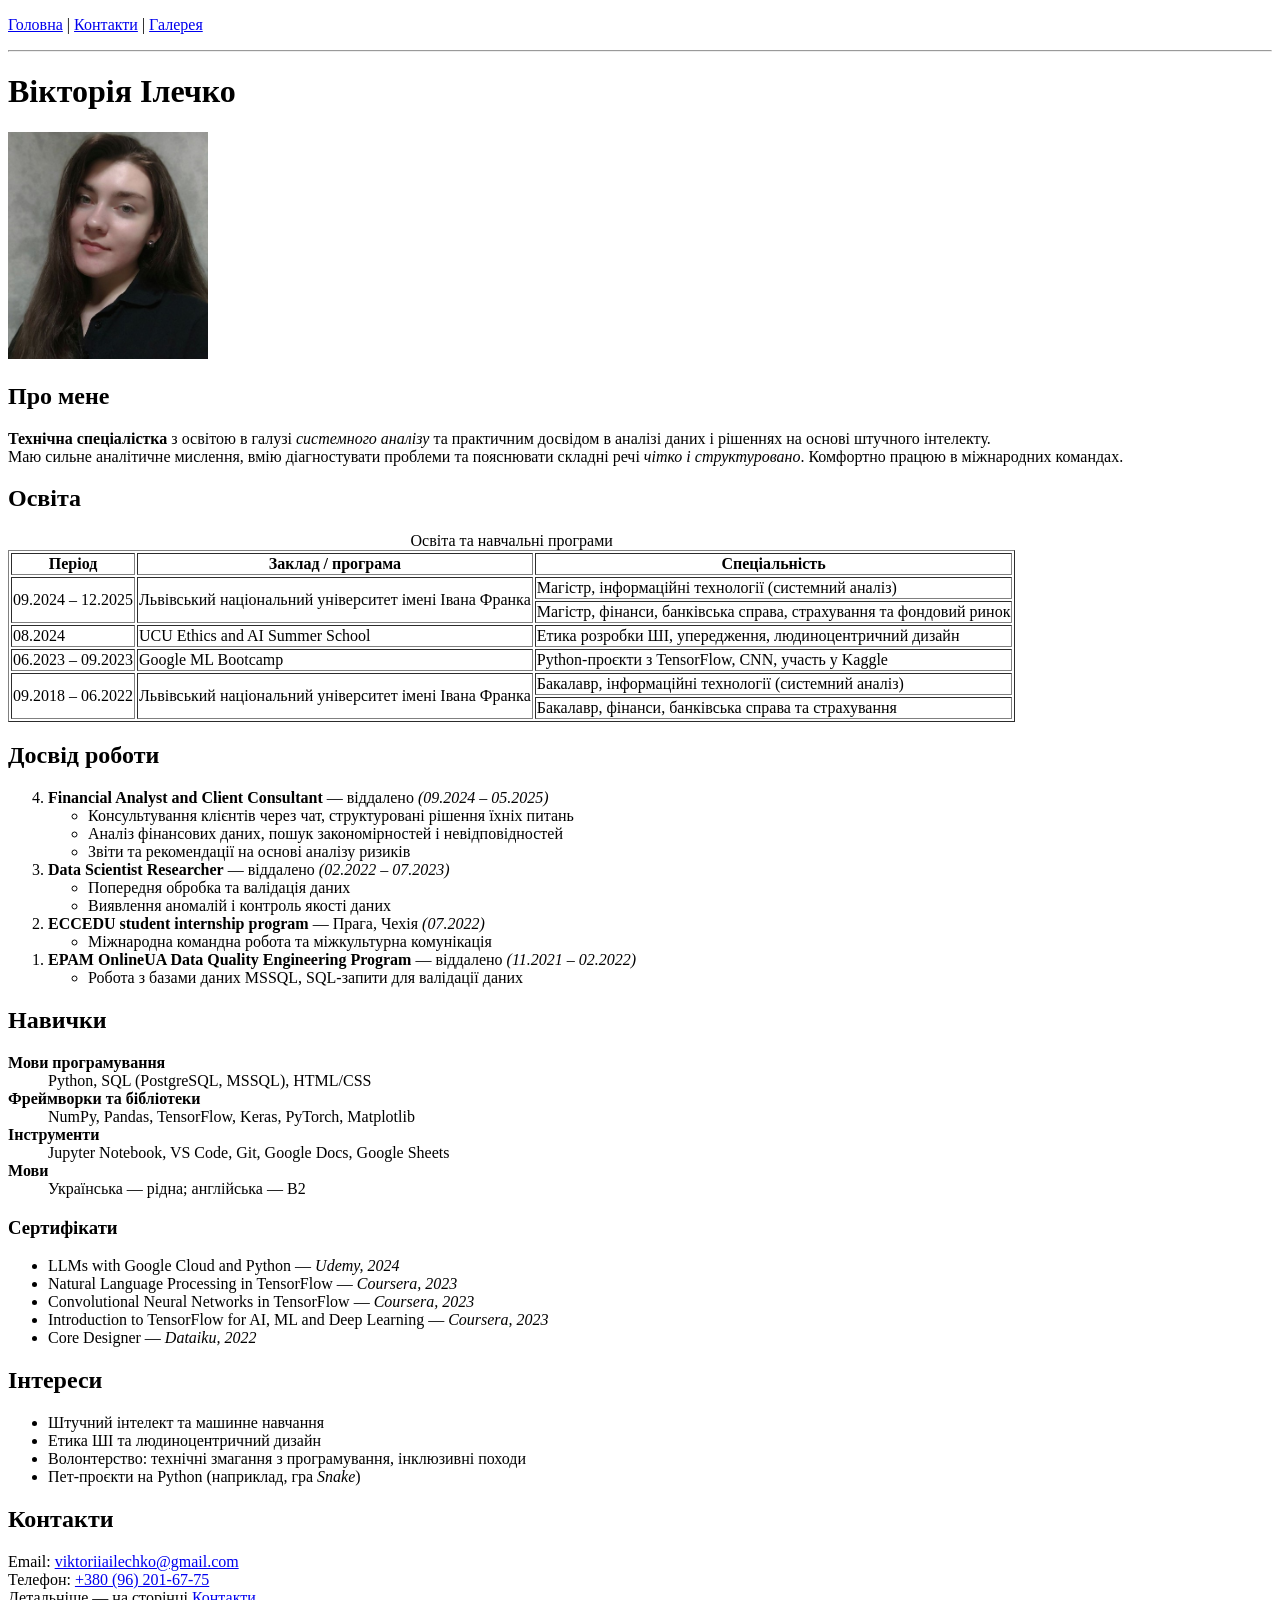
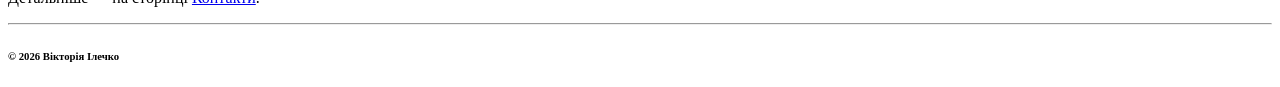
==== site/index.html @ b502ceb0 "Add HTML website project" ====
<!DOCTYPE html>
<html lang="uk">
<head>
    <meta charset="UTF-8">
    <meta name="viewport" content="width=device-width, initial-scale=1.0">
    <title>Вікторія Ілечко — Резюме</title>
</head>
<body>

    <!-- Навігація -->
    <p>
        <a href="index.html">Головна</a> |
        <a href="pages/contact.html">Контакти</a> |
        <a href="pages/gallery.html">Галерея</a>
    </p>
    <hr>

    <h1>Вікторія Ілечко</h1>
    <img src="photo/profile.jpg" alt="Фото Вікторії Ілечко" width="200">

    <h2>Про мене</h2>
    <p>
        <strong>Технічна спеціалістка</strong> з освітою в галузі <em>системного аналізу</em>
        та практичним досвідом в аналізі даних і рішеннях на основі штучного інтелекту.
        <br>
        Маю сильне аналітичне мислення, вмію діагностувати проблеми та пояснювати складні речі
        <em>чітко і структуровано</em>. Комфортно працюю в міжнародних командах.
    </p>

    <h2>Освіта</h2>
    <table border="1">
        <caption>Освіта та навчальні програми</caption>
        <thead>
            <tr>
                <th>Період</th>
                <th>Заклад / програма</th>
                <th>Спеціальність</th>
            </tr>
        </thead>
        <tbody>
            <tr>
                <td rowspan="2">09.2024 – 12.2025</td>
                <td rowspan="2">Львівський національний університет імені Івана Франка</td>
                <td>Магістр, інформаційні технології (системний аналіз)</td>
            </tr>
            <tr>
                <td>Магістр, фінанси, банківська справа, страхування та фондовий ринок</td>
            </tr>
            <tr>
                <td>08.2024</td>
                <td>UCU Ethics and AI Summer School</td>
                <td>Етика розробки ШІ, упередження, людиноцентричний дизайн</td>
            </tr>
            <tr>
                <td>06.2023 – 09.2023</td>
                <td>Google ML Bootcamp</td>
                <td>Python-проєкти з TensorFlow, CNN, участь у Kaggle</td>
            </tr>
            <tr>
                <td rowspan="2">09.2018 – 06.2022</td>
                <td rowspan="2">Львівський національний університет імені Івана Франка</td>
                <td>Бакалавр, інформаційні технології (системний аналіз)</td>
            </tr>
            <tr>
                <td>Бакалавр, фінанси, банківська справа та страхування</td>
            </tr>
        </tbody>
    </table>

    <h2>Досвід роботи</h2>
    <ol reversed>
        <li>
            <strong>Financial Analyst and Client Consultant</strong> — віддалено
            <em>(09.2024 – 05.2025)</em>
            <ul>
                <li>Консультування клієнтів через чат, структуровані рішення їхніх питань</li>
                <li>Аналіз фінансових даних, пошук закономірностей і невідповідностей</li>
                <li>Звіти та рекомендації на основі аналізу ризиків</li>
            </ul>
        </li>
        <li>
            <strong>Data Scientist Researcher</strong> — віддалено
            <em>(02.2022 – 07.2023)</em>
            <ul>
                <li>Попередня обробка та валідація даних</li>
                <li>Виявлення аномалій і контроль якості даних</li>
            </ul>
        </li>
        <li>
            <strong>ECCEDU student internship program</strong> — Прага, Чехія
            <em>(07.2022)</em>
            <ul>
                <li>Міжнародна командна робота та міжкультурна комунікація</li>
            </ul>
        </li>
        <li>
            <strong>EPAM OnlineUA Data Quality Engineering Program</strong> — віддалено
            <em>(11.2021 – 02.2022)</em>
            <ul>
                <li>Робота з базами даних MSSQL, SQL-запити для валідації даних</li>
            </ul>
        </li>
    </ol>

    <h2>Навички</h2>
    <dl>
        <dt><strong>Мови програмування</strong></dt>
        <dd>Python, SQL (PostgreSQL, MSSQL), HTML/CSS</dd>

        <dt><strong>Фреймворки та бібліотеки</strong></dt>
        <dd>NumPy, Pandas, TensorFlow, Keras, PyTorch, Matplotlib</dd>

        <dt><strong>Інструменти</strong></dt>
        <dd>Jupyter Notebook, VS Code, Git, Google Docs, Google Sheets</dd>

        <dt><strong>Мови</strong></dt>
        <dd>Українська — рідна; англійська — B2</dd>
    </dl>

    <h3>Сертифікати</h3>
    <ul>
        <li>LLMs with Google Cloud and Python — <em>Udemy, 2024</em></li>
        <li>Natural Language Processing in TensorFlow — <em>Coursera, 2023</em></li>
        <li>Convolutional Neural Networks in TensorFlow — <em>Coursera, 2023</em></li>
        <li>Introduction to TensorFlow for AI, ML and Deep Learning — <em>Coursera, 2023</em></li>
        <li>Core Designer — <em>Dataiku, 2022</em></li>
    </ul>

    <h2>Інтереси</h2>
    <ul>
        <li>Штучний інтелект та машинне навчання</li>
        <li>Етика ШІ та людиноцентричний дизайн</li>
        <li>Волонтерство: технічні змагання з програмування, інклюзивні походи</li>
        <li>Пет-проєкти на Python (наприклад, гра <em>Snake</em>)</li>
    </ul>

    <h2>Контакти</h2>
    <p>
        Email: <a href="mailto:viktoriiailechko@gmail.com">viktoriiailechko@gmail.com</a><br>
        Телефон: <a href="tel:+380962016775">+380 (96) 201-67-75</a><br>
        Детальніше — на сторінці <a href="pages/contact.html">Контакти</a>.
    </p>

    <hr>
    <h6>© 2026 Вікторія Ілечко</h6>

</body>
</html>
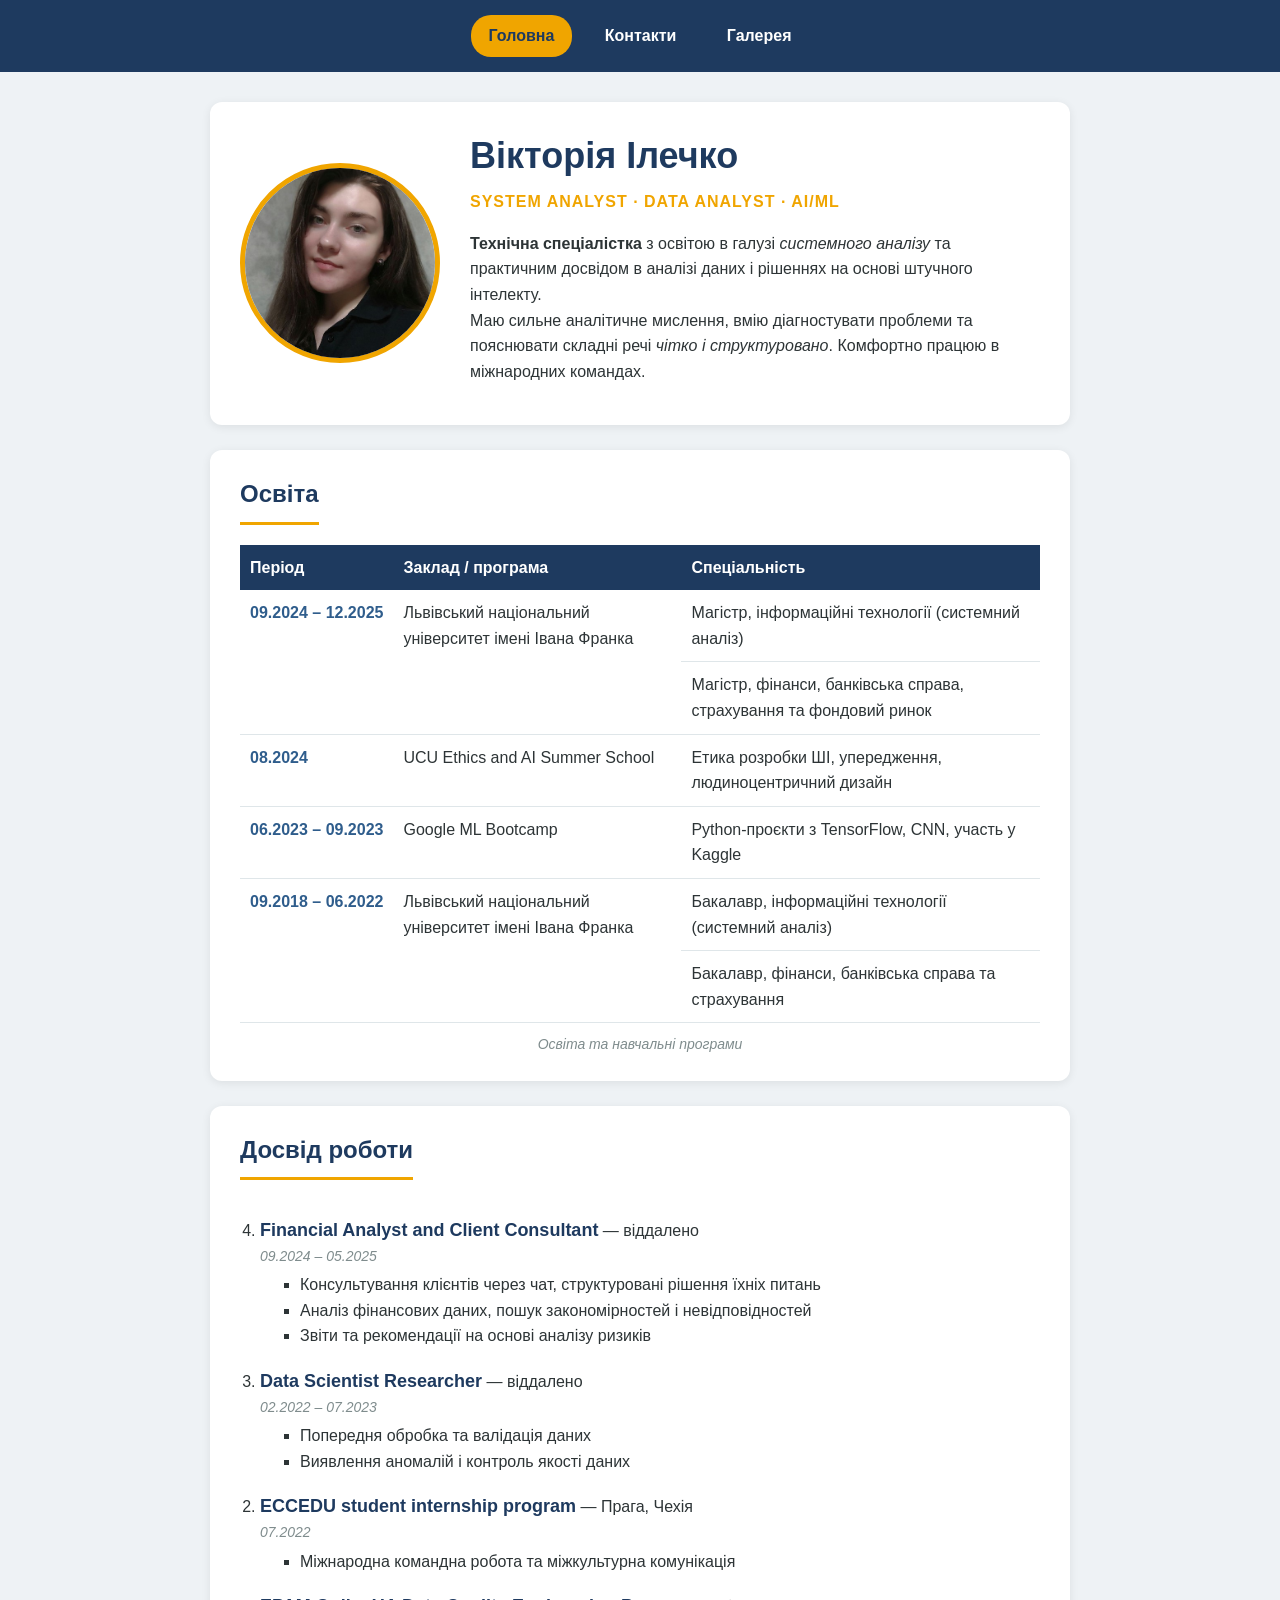
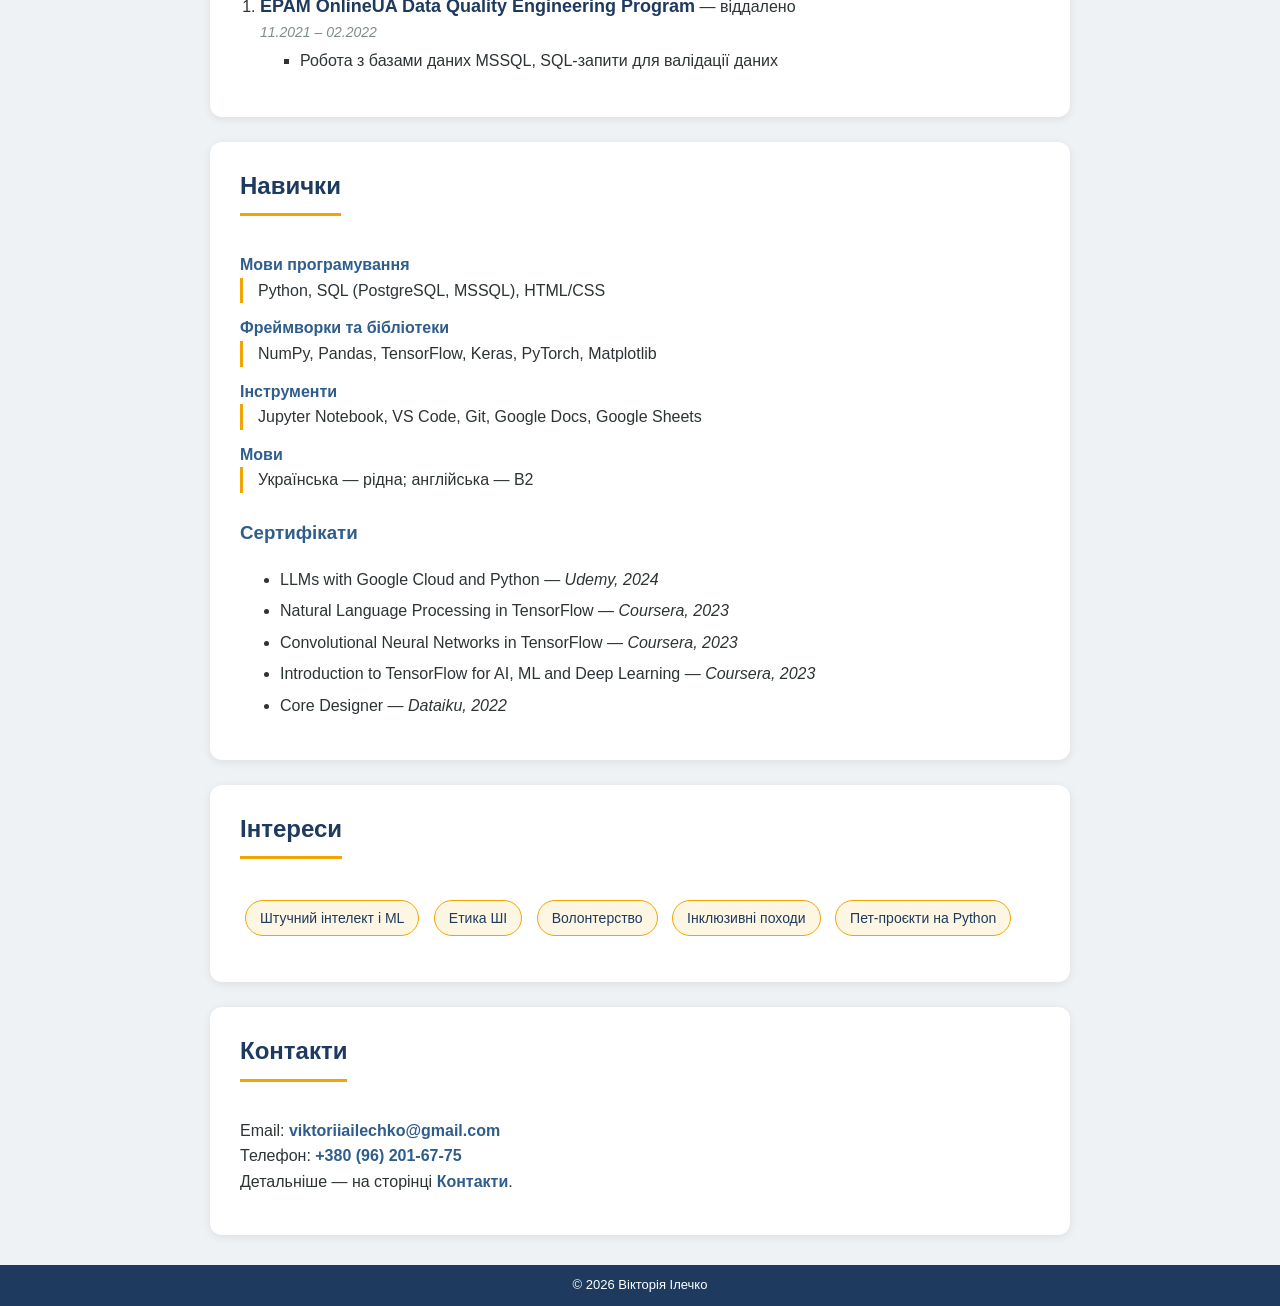
==== commit 37c18005: "Add CSS styles, classes and ids" ====
--- a/site/index.html
+++ b/site/index.html
@@ -4,145 +4,165 @@
     <meta charset="UTF-8">
     <meta name="viewport" content="width=device-width, initial-scale=1.0">
     <title>Вікторія Ілечко — Резюме</title>
+    <link rel="stylesheet" href="css/style.css">
 </head>
 <body>
 
-    <!-- Навігація -->
-    <p>
-        <a href="index.html">Головна</a> |
-        <a href="pages/contact.html">Контакти</a> |
-        <a href="pages/gallery.html">Галерея</a>
-    </p>
-    <hr>
+    <header id="site-header">
+        <nav class="nav">
+            <a class="nav-link active" href="index.html">Головна</a>
+            <a class="nav-link" href="pages/contact.html">Контакти</a>
+            <a class="nav-link" href="pages/gallery.html">Галерея</a>
+        </nav>
+    </header>
 
-    <h1>Вікторія Ілечко</h1>
-    <img src="photo/profile.jpg" alt="Фото Вікторії Ілечко" width="200">
+    <main class="container">
 
-    <h2>Про мене</h2>
-    <p>
-        <strong>Технічна спеціалістка</strong> з освітою в галузі <em>системного аналізу</em>
-        та практичним досвідом в аналізі даних і рішеннях на основі штучного інтелекту.
-        <br>
-        Маю сильне аналітичне мислення, вмію діагностувати проблеми та пояснювати складні речі
-        <em>чітко і структуровано</em>. Комфортно працюю в міжнародних командах.
-    </p>
+        <section id="about" class="card about">
+            <img class="profile-photo" src="photo/profile.jpg" alt="Фото Вікторії Ілечко">
+            <div class="about-text">
+                <h1 class="name">Вікторія Ілечко</h1>
+                <p class="subtitle">System Analyst · Data Analyst · AI/ML</p>
+                <p>
+                    <strong>Технічна спеціалістка</strong> з освітою в галузі <em>системного аналізу</em>
+                    та практичним досвідом в аналізі даних і рішеннях на основі штучного інтелекту.
+                    <br>
+                    Маю сильне аналітичне мислення, вмію діагностувати проблеми та пояснювати складні речі
+                    <em>чітко і структуровано</em>. Комфортно працюю в міжнародних командах.
+                </p>
+            </div>
+        </section>
 
-    <h2>Освіта</h2>
-    <table border="1">
-        <caption>Освіта та навчальні програми</caption>
-        <thead>
-            <tr>
-                <th>Період</th>
-                <th>Заклад / програма</th>
-                <th>Спеціальність</th>
-            </tr>
-        </thead>
-        <tbody>
-            <tr>
-                <td rowspan="2">09.2024 – 12.2025</td>
-                <td rowspan="2">Львівський національний університет імені Івана Франка</td>
-                <td>Магістр, інформаційні технології (системний аналіз)</td>
-            </tr>
-            <tr>
-                <td>Магістр, фінанси, банківська справа, страхування та фондовий ринок</td>
-            </tr>
-            <tr>
-                <td>08.2024</td>
-                <td>UCU Ethics and AI Summer School</td>
-                <td>Етика розробки ШІ, упередження, людиноцентричний дизайн</td>
-            </tr>
-            <tr>
-                <td>06.2023 – 09.2023</td>
-                <td>Google ML Bootcamp</td>
-                <td>Python-проєкти з TensorFlow, CNN, участь у Kaggle</td>
-            </tr>
-            <tr>
-                <td rowspan="2">09.2018 – 06.2022</td>
-                <td rowspan="2">Львівський національний університет імені Івана Франка</td>
-                <td>Бакалавр, інформаційні технології (системний аналіз)</td>
-            </tr>
-            <tr>
-                <td>Бакалавр, фінанси, банківська справа та страхування</td>
-            </tr>
-        </tbody>
-    </table>
+        <section id="education" class="card">
+            <h2 class="section-title">Освіта</h2>
+            <table class="edu-table">
+                <caption>Освіта та навчальні програми</caption>
+                <thead>
+                    <tr>
+                        <th>Період</th>
+                        <th>Заклад / програма</th>
+                        <th>Спеціальність</th>
+                    </tr>
+                </thead>
+                <tbody>
+                    <tr>
+                        <td class="period" rowspan="2">09.2024 – 12.2025</td>
+                        <td rowspan="2">Львівський національний університет імені Івана Франка</td>
+                        <td>Магістр, інформаційні технології (системний аналіз)</td>
+                    </tr>
+                    <tr>
+                        <td>Магістр, фінанси, банківська справа, страхування та фондовий ринок</td>
+                    </tr>
+                    <tr>
+                        <td class="period">08.2024</td>
+                        <td>UCU Ethics and AI Summer School</td>
+                        <td>Етика розробки ШІ, упередження, людиноцентричний дизайн</td>
+                    </tr>
+                    <tr>
+                        <td class="period">06.2023 – 09.2023</td>
+                        <td>Google ML Bootcamp</td>
+                        <td>Python-проєкти з TensorFlow, CNN, участь у Kaggle</td>
+                    </tr>
+                    <tr>
+                        <td class="period" rowspan="2">09.2018 – 06.2022</td>
+                        <td rowspan="2">Львівський національний університет імені Івана Франка</td>
+                        <td>Бакалавр, інформаційні технології (системний аналіз)</td>
+                    </tr>
+                    <tr>
+                        <td>Бакалавр, фінанси, банківська справа та страхування</td>
+                    </tr>
+                </tbody>
+            </table>
+        </section>
 
-    <h2>Досвід роботи</h2>
-    <ol reversed>
-        <li>
-            <strong>Financial Analyst and Client Consultant</strong> — віддалено
-            <em>(09.2024 – 05.2025)</em>
-            <ul>
-                <li>Консультування клієнтів через чат, структуровані рішення їхніх питань</li>
-                <li>Аналіз фінансових даних, пошук закономірностей і невідповідностей</li>
-                <li>Звіти та рекомендації на основі аналізу ризиків</li>
+        <section id="experience" class="card">
+            <h2 class="section-title">Досвід роботи</h2>
+            <ol class="experience-list" reversed>
+                <li class="job">
+                    <strong class="job-title">Financial Analyst and Client Consultant</strong> — віддалено
+                    <em class="job-period">09.2024 – 05.2025</em>
+                    <ul class="job-tasks">
+                        <li>Консультування клієнтів через чат, структуровані рішення їхніх питань</li>
+                        <li>Аналіз фінансових даних, пошук закономірностей і невідповідностей</li>
+                        <li>Звіти та рекомендації на основі аналізу ризиків</li>
+                    </ul>
+                </li>
+                <li class="job">
+                    <strong class="job-title">Data Scientist Researcher</strong> — віддалено
+                    <em class="job-period">02.2022 – 07.2023</em>
+                    <ul class="job-tasks">
+                        <li>Попередня обробка та валідація даних</li>
+                        <li>Виявлення аномалій і контроль якості даних</li>
+                    </ul>
+                </li>
+                <li class="job">
+                    <strong class="job-title">ECCEDU student internship program</strong> — Прага, Чехія
+                    <em class="job-period">07.2022</em>
+                    <ul class="job-tasks">
+                        <li>Міжнародна командна робота та міжкультурна комунікація</li>
+                    </ul>
+                </li>
+                <li class="job">
+                    <strong class="job-title">EPAM OnlineUA Data Quality Engineering Program</strong> — віддалено
+                    <em class="job-period">11.2021 – 02.2022</em>
+                    <ul class="job-tasks">
+                        <li>Робота з базами даних MSSQL, SQL-запити для валідації даних</li>
+                    </ul>
+                </li>
+            </ol>
+        </section>
+
+        <section id="skills" class="card">
+            <h2 class="section-title">Навички</h2>
+            <dl class="skills-list">
+                <dt>Мови програмування</dt>
+                <dd>Python, SQL (PostgreSQL, MSSQL), HTML/CSS</dd>
+
+                <dt>Фреймворки та бібліотеки</dt>
+                <dd>NumPy, Pandas, TensorFlow, Keras, PyTorch, Matplotlib</dd>
+
+                <dt>Інструменти</dt>
+                <dd>Jupyter Notebook, VS Code, Git, Google Docs, Google Sheets</dd>
+
+                <dt>Мови</dt>
+                <dd>Українська — рідна; англійська — B2</dd>
+            </dl>
+
+            <h3 class="subsection-title">Сертифікати</h3>
+            <ul class="cert-list">
+                <li>LLMs with Google Cloud and Python — <em>Udemy, 2024</em></li>
+                <li>Natural Language Processing in TensorFlow — <em>Coursera, 2023</em></li>
+                <li>Convolutional Neural Networks in TensorFlow — <em>Coursera, 2023</em></li>
+                <li>Introduction to TensorFlow for AI, ML and Deep Learning — <em>Coursera, 2023</em></li>
+                <li>Core Designer — <em>Dataiku, 2022</em></li>
             </ul>
-        </li>
-        <li>
-            <strong>Data Scientist Researcher</strong> — віддалено
-            <em>(02.2022 – 07.2023)</em>
-            <ul>
-                <li>Попередня обробка та валідація даних</li>
-                <li>Виявлення аномалій і контроль якості даних</li>
+        </section>
+
+        <section id="interests" class="card">
+            <h2 class="section-title">Інтереси</h2>
+            <ul class="interests-list">
+                <li class="tag">Штучний інтелект і ML</li>
+                <li class="tag">Етика ШІ</li>
+                <li class="tag">Волонтерство</li>
+                <li class="tag">Інклюзивні походи</li>
+                <li class="tag">Пет-проєкти на Python</li>
             </ul>
-        </li>
-        <li>
-            <strong>ECCEDU student internship program</strong> — Прага, Чехія
-            <em>(07.2022)</em>
-            <ul>
-                <li>Міжнародна командна робота та міжкультурна комунікація</li>
-            </ul>
-        </li>
-        <li>
-            <strong>EPAM OnlineUA Data Quality Engineering Program</strong> — віддалено
-            <em>(11.2021 – 02.2022)</em>
-            <ul>
-                <li>Робота з базами даних MSSQL, SQL-запити для валідації даних</li>
-            </ul>
-        </li>
-    </ol>
+        </section>
 
-    <h2>Навички</h2>
-    <dl>
-        <dt><strong>Мови програмування</strong></dt>
-        <dd>Python, SQL (PostgreSQL, MSSQL), HTML/CSS</dd>
+        <section id="contacts" class="card">
+            <h2 class="section-title">Контакти</h2>
+            <p class="contact-line">
+                Email: <a class="link" href="mailto:viktoriiailechko@gmail.com">viktoriiailechko@gmail.com</a><br>
+                Телефон: <a class="link" href="tel:+380962016775">+380 (96) 201-67-75</a><br>
+                Детальніше — на сторінці <a class="link" href="pages/contact.html">Контакти</a>.
+            </p>
+        </section>
 
-        <dt><strong>Фреймворки та бібліотеки</strong></dt>
-        <dd>NumPy, Pandas, TensorFlow, Keras, PyTorch, Matplotlib</dd>
+    </main>
 
-        <dt><strong>Інструменти</strong></dt>
-        <dd>Jupyter Notebook, VS Code, Git, Google Docs, Google Sheets</dd>
-
-        <dt><strong>Мови</strong></dt>
-        <dd>Українська — рідна; англійська — B2</dd>
-    </dl>
-
-    <h3>Сертифікати</h3>
-    <ul>
-        <li>LLMs with Google Cloud and Python — <em>Udemy, 2024</em></li>
-        <li>Natural Language Processing in TensorFlow — <em>Coursera, 2023</em></li>
-        <li>Convolutional Neural Networks in TensorFlow — <em>Coursera, 2023</em></li>
-        <li>Introduction to TensorFlow for AI, ML and Deep Learning — <em>Coursera, 2023</em></li>
-        <li>Core Designer — <em>Dataiku, 2022</em></li>
-    </ul>
-
-    <h2>Інтереси</h2>
-    <ul>
-        <li>Штучний інтелект та машинне навчання</li>
-        <li>Етика ШІ та людиноцентричний дизайн</li>
-        <li>Волонтерство: технічні змагання з програмування, інклюзивні походи</li>
-        <li>Пет-проєкти на Python (наприклад, гра <em>Snake</em>)</li>
-    </ul>
-
-    <h2>Контакти</h2>
-    <p>
-        Email: <a href="mailto:viktoriiailechko@gmail.com">viktoriiailechko@gmail.com</a><br>
-        Телефон: <a href="tel:+380962016775">+380 (96) 201-67-75</a><br>
-        Детальніше — на сторінці <a href="pages/contact.html">Контакти</a>.
-    </p>
-
-    <hr>
-    <h6>© 2026 Вікторія Ілечко</h6>
+    <footer id="site-footer">
+        <h6>© 2026 Вікторія Ілечко</h6>
+    </footer>
 
 </body>
 </html>
--- a/site/css/style.css
+++ b/site/css/style.css
@@ -0,0 +1,331 @@
+/* =========================================
+   Загальні стилі
+   ========================================= */
+* {
+    box-sizing: border-box;
+}
+
+body {
+    margin: 0;
+    font-family: "Segoe UI", Arial, Helvetica, sans-serif;
+    font-size: 16px;
+    line-height: 1.6;
+    color: #2d3436;
+    background-color: #eef2f5;
+}
+
+h1, h2, h3 {
+    color: #1e3a5f;
+}
+
+/* =========================================
+   Шапка та навігація
+   ========================================= */
+#site-header {
+    background-color: #1e3a5f;
+    padding: 15px 20px;
+    text-align: center;
+}
+
+.nav-link {
+    display: inline-block;
+    margin: 0 5px;
+    padding: 8px 18px;
+    color: #ffffff;
+    text-decoration: none;
+    font-weight: 600;
+    border-radius: 20px;
+}
+
+.nav-link:hover {
+    background-color: #2f5d8c;
+}
+
+.nav-link.active {
+    background-color: #f0a500;
+    color: #1e3a5f;
+}
+
+/* =========================================
+   Основний контейнер і картки
+   ========================================= */
+.container {
+    max-width: 900px;
+    margin: 30px auto;
+    padding: 0 20px;
+}
+
+.card {
+    background-color: #ffffff;
+    margin-bottom: 25px;
+    padding: 25px 30px;
+    border-radius: 12px;
+    box-shadow: 0 2px 10px rgba(0, 0, 0, 0.08);
+}
+
+.section-title {
+    margin-top: 0;
+    padding-bottom: 8px;
+    border-bottom: 3px solid #f0a500;
+    display: inline-block;
+}
+
+.subsection-title {
+    margin-top: 25px;
+    color: #2f5d8c;
+}
+
+/* =========================================
+   Блок «Про мене»
+   ========================================= */
+.about {
+    display: flex;
+    align-items: center;
+    gap: 30px;
+}
+
+.profile-photo {
+    width: 200px;
+    height: 200px;
+    object-fit: cover;
+    border-radius: 50%;
+    border: 5px solid #f0a500;
+    flex-shrink: 0;
+}
+
+.profile-photo.small {
+    width: 130px;
+    height: 130px;
+}
+
+.name {
+    margin: 0;
+    font-size: 36px;
+}
+
+.subtitle {
+    margin: 5px 0 15px;
+    color: #f0a500;
+    font-weight: bold;
+    text-transform: uppercase;
+    letter-spacing: 1px;
+}
+
+/* =========================================
+   Таблиці
+   ========================================= */
+.edu-table,
+.contact-table {
+    width: 100%;
+    border-collapse: collapse;
+}
+
+.edu-table caption {
+    caption-side: bottom;
+    padding-top: 10px;
+    font-size: 14px;
+    font-style: italic;
+    color: #7f8c8d;
+}
+
+.edu-table th,
+.contact-table th {
+    background-color: #1e3a5f;
+    color: #ffffff;
+    text-align: left;
+    padding: 10px;
+}
+
+.edu-table td,
+.contact-table td {
+    padding: 10px;
+    border-bottom: 1px solid #dfe6e9;
+    vertical-align: top;
+}
+
+.edu-table tbody tr:hover,
+.contact-table tbody tr:hover {
+    background-color: #fdf6e3;
+}
+
+.period {
+    font-weight: bold;
+    color: #2f5d8c;
+    white-space: nowrap;
+}
+
+.contact-type {
+    font-weight: bold;
+    width: 35%;
+}
+
+/* =========================================
+   Досвід роботи
+   ========================================= */
+.experience-list {
+    padding-left: 20px;
+}
+
+.job {
+    margin-bottom: 18px;
+}
+
+.job-title {
+    color: #1e3a5f;
+    font-size: 18px;
+}
+
+.job-period {
+    display: block;
+    color: #7f8c8d;
+    font-size: 14px;
+}
+
+.job-tasks {
+    margin-top: 5px;
+    list-style-type: square;
+}
+
+/* =========================================
+   Навички, сертифікати, інтереси
+   ========================================= */
+.skills-list dt {
+    font-weight: bold;
+    color: #2f5d8c;
+    margin-top: 12px;
+}
+
+.skills-list dd {
+    margin-left: 0;
+    padding-left: 15px;
+    border-left: 3px solid #f0a500;
+}
+
+.cert-list li {
+    margin-bottom: 6px;
+}
+
+.interests-list {
+    padding: 0;
+    list-style: none;
+}
+
+.tag {
+    display: inline-block;
+    margin: 5px;
+    padding: 6px 14px;
+    background-color: #fdf6e3;
+    color: #1e3a5f;
+    border: 1px solid #f0a500;
+    border-radius: 20px;
+    font-size: 14px;
+}
+
+/* =========================================
+   Посилання та кнопки
+   ========================================= */
+.link {
+    color: #2f5d8c;
+    font-weight: 600;
+    text-decoration: none;
+}
+
+.link:hover {
+    color: #f0a500;
+    text-decoration: underline;
+}
+
+.back {
+    text-align: center;
+}
+
+.button {
+    display: inline-block;
+    padding: 10px 24px;
+    background-color: #1e3a5f;
+    color: #ffffff;
+    text-decoration: none;
+    border-radius: 8px;
+}
+
+.button:hover {
+    background-color: #f0a500;
+    color: #1e3a5f;
+}
+
+/* =========================================
+   Галерея
+   ========================================= */
+.gallery-table {
+    width: calc(100% + 40px);
+    border-spacing: 20px;
+    margin: -20px -20px 0;
+}
+
+.gallery-item {
+    width: 50%;
+    padding: 15px;
+    background-color: #ffffff;
+    text-align: center;
+    vertical-align: top;
+    border-radius: 12px;
+    box-shadow: 0 2px 10px rgba(0, 0, 0, 0.08);
+}
+
+.gallery-img {
+    width: 100%;
+    height: 250px;
+    object-fit: cover;
+    border-radius: 8px;
+    opacity: 0.9;
+}
+
+.gallery-img:hover {
+    opacity: 1;
+}
+
+.caption {
+    margin: 10px 0 0;
+}
+
+/* =========================================
+   Підвал
+   ========================================= */
+#site-footer {
+    background-color: #1e3a5f;
+    color: #ffffff;
+    text-align: center;
+    padding: 10px;
+}
+
+#site-footer h6 {
+    margin: 0;
+    font-size: 13px;
+    font-weight: normal;
+}
+
+/* =========================================
+   Адаптивність для телефонів
+   ========================================= */
+@media (max-width: 600px) {
+    .about {
+        flex-direction: column;
+        text-align: center;
+    }
+
+    .name {
+        font-size: 28px;
+    }
+
+    .gallery-item {
+        display: block;
+        width: 100%;
+        margin-bottom: 20px;
+    }
+
+    .gallery-table {
+        width: 100%;
+        margin: 0;
+        border-spacing: 0;
+    }
+}
